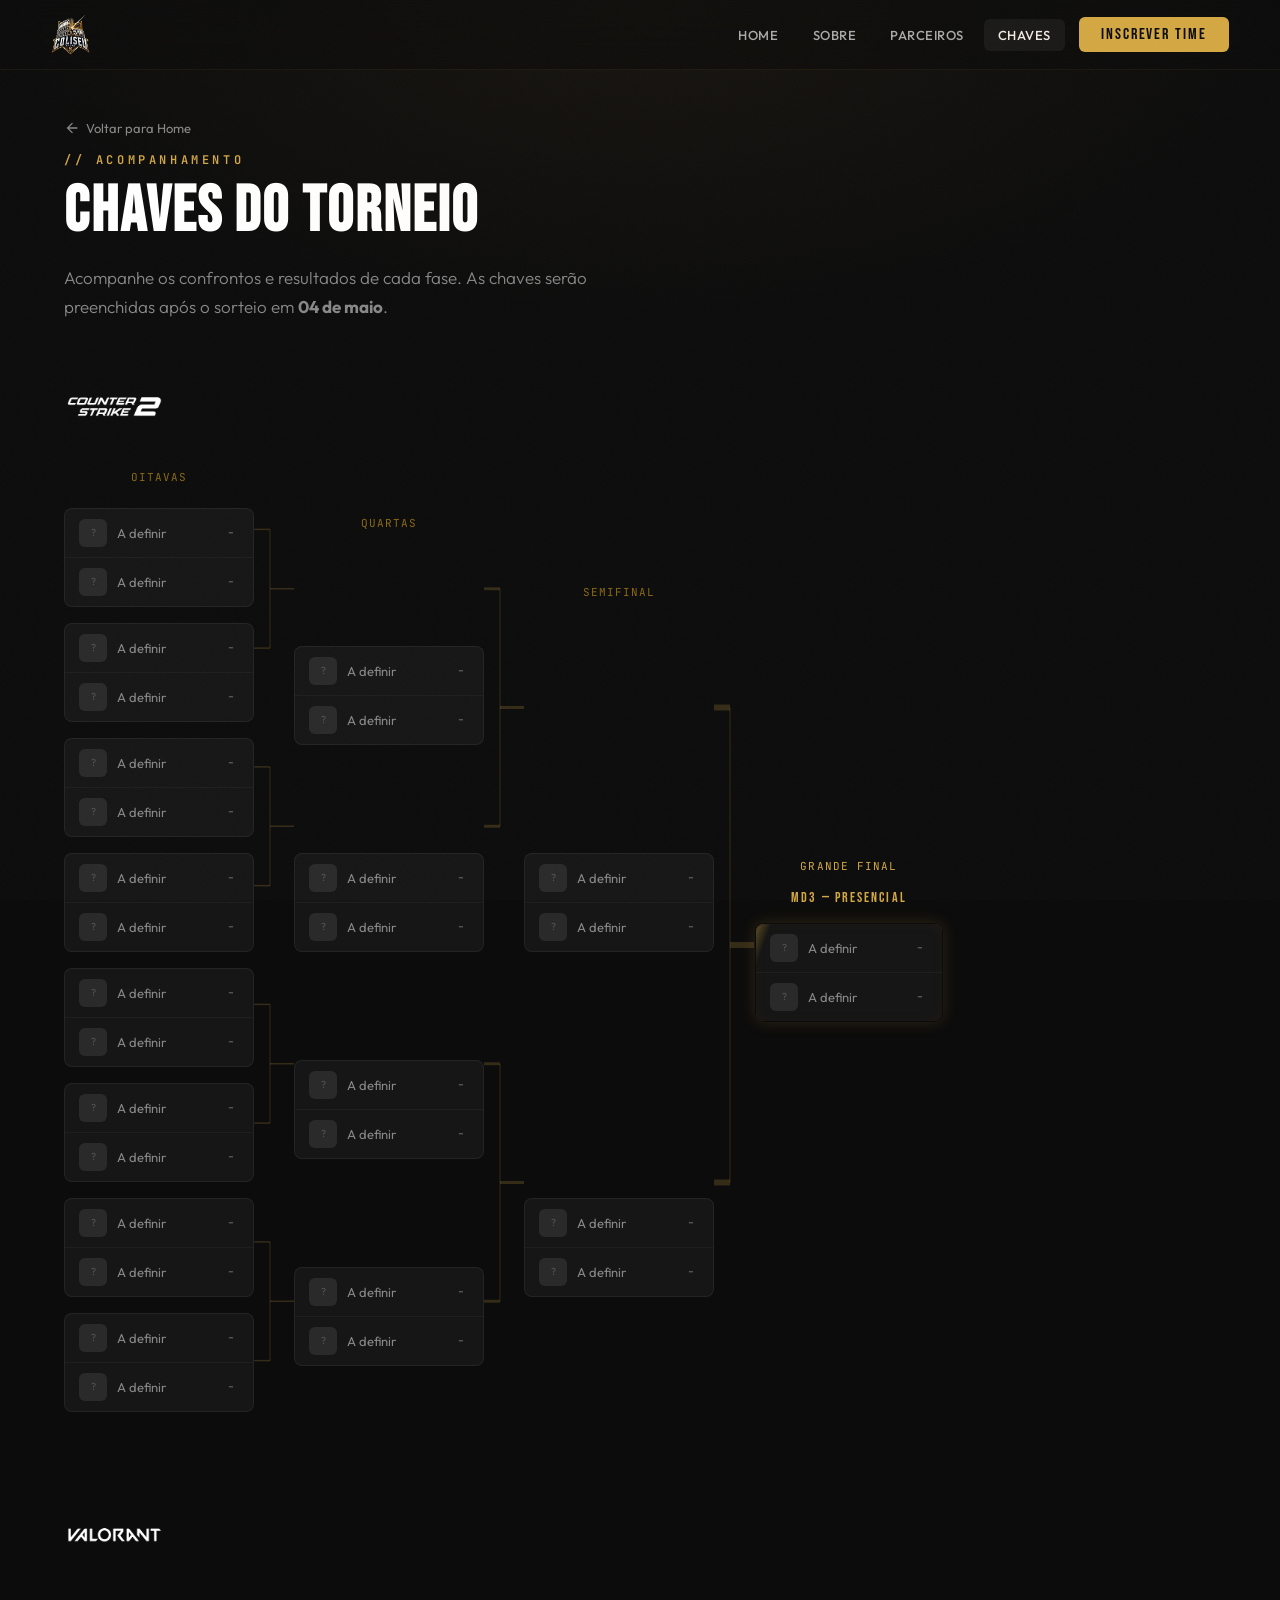
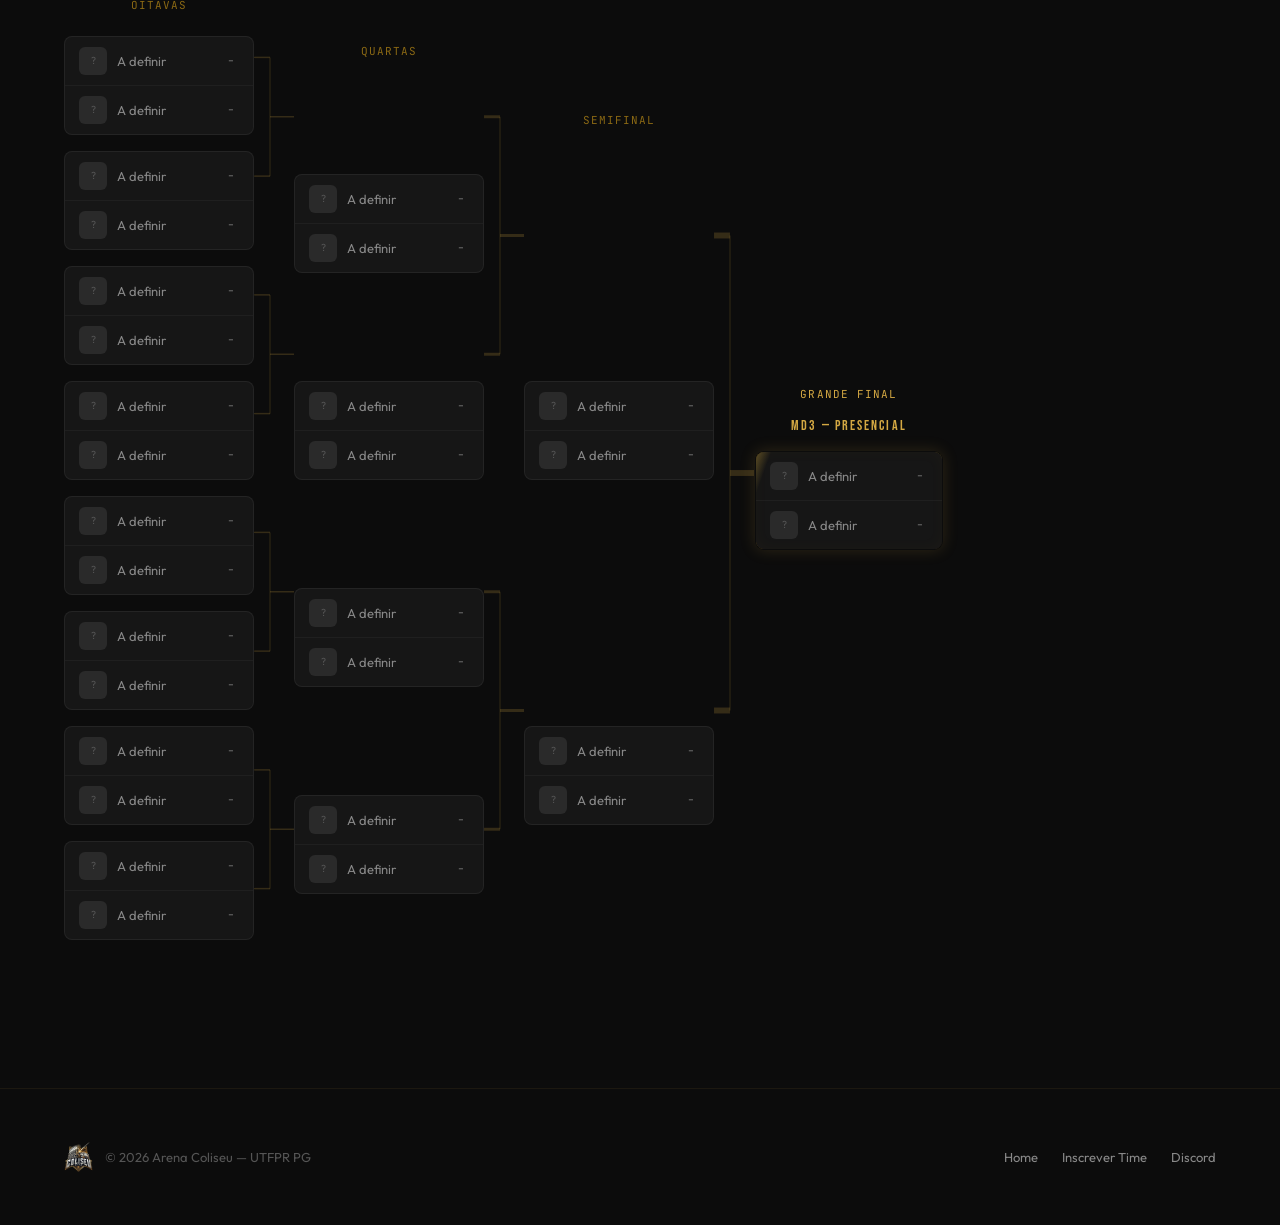
==== chaves.html @ efab4d1c "Add files via upload" ====
<!DOCTYPE html>
<html lang="pt-BR">
<head>
<meta charset="UTF-8">
<meta name="viewport" content="width=device-width, initial-scale=1.0">
<title>Chaves do Torneio — Arena Coliseu</title>
<link rel="stylesheet" href="styles.css">
<style>
/* BRACKET STYLES */
.bracket-section { padding-bottom: 40px; }
.bracket-game { margin-bottom: 80px; }
.bracket-game__header { display: flex; align-items: center; gap: 14px; margin-bottom: 30px; }
.bracket-game__header img { height: 28px; }
.bracket-game__header span { font-family: var(--font-display); font-size: 28px; color: var(--white); letter-spacing: .05em; }

/* Bracket grid - triangle shape */
.bracket-wrapper {
  display: flex; gap: 0; align-items: stretch; overflow-x: auto;
  padding: 20px 0; -webkit-overflow-scrolling: touch;
}
.bracket-round {
  display: flex; flex-direction: column; justify-content: space-around; min-width: 190px; position: relative;
}
.bracket-round__title {
  font-family: var(--font-mono); font-size: 11px; letter-spacing: .1em;
  text-transform: uppercase; color: var(--gold-dim); text-align: center; margin-bottom: 16px;
  position: sticky; top: 0;
}

/* Match card */
.bracket-match {
  background: var(--black-card); border: 1px solid rgba(255,255,255,0.06); border-radius: 8px;
  overflow: hidden; margin: 8px 0; position: relative; transition: border-color .3s;
}
.bracket-match:hover { border-color: rgba(212,168,67,0.2); }
.bracket-team {
  display: flex; align-items: center; gap: 10px; padding: 10px 14px;
  font-size: 13px; color: var(--gray-light); transition: background .2s;
}
.bracket-team + .bracket-team { border-top: 1px solid rgba(255,255,255,0.04); }
.bracket-team__slot {
  width: 28px; height: 28px; border-radius: 6px; background: var(--gray-dark);
  display: flex; align-items: center; justify-content: center; font-size: 10px; color: var(--gray); flex-shrink: 0;
}
.bracket-team__name { flex: 1; }
.bracket-team__score { font-family: var(--font-mono); font-weight: 600; color: var(--gray); min-width: 16px; text-align: center; }
.bracket-team.winner { color: var(--gold); }
.bracket-team.winner .bracket-team__score { color: var(--gold); }

/* Connector lines */
.bracket-connectors {
  display: flex; flex-direction: column; justify-content: space-around; width: 40px; min-width: 40px;
  position: relative;
}
.connector-line {
  position: relative; flex: 1; display: flex; align-items: center;
}
.connector-line::before {
  content: ''; position: absolute; right: 0; width: 20px;
  border: 1px solid rgba(212,168,67,0.15); border-left: none;
}
.connector-line::after {
  content: ''; position: absolute; left: 0; width: 20px; height: 1px;
  background: rgba(212,168,67,0.15);
}

/* SVG connectors */
.bracket-svg-connectors {
  width: 40px; min-width: 40px; position: relative;
}
.bracket-svg-connectors svg { width: 100%; height: 100%; }
.bracket-svg-connectors line, .bracket-svg-connectors path {
  stroke: rgba(212,168,67,0.2); stroke-width: 1; fill: none;
}

/* FINAL MATCH - Glowing border animation */
.bracket-match--final {
  border: 2px solid transparent;
  background-clip: padding-box;
  position: relative;
  border-radius: 10px;
}
.bracket-match--final::before {
  content: ''; position: absolute; inset: -2px; border-radius: 10px; z-index: -1;
  background: conic-gradient(from var(--angle, 0deg), var(--gold-bright), transparent 30%, var(--gold), transparent 60%, var(--gold-deep), transparent 90%);
  animation: rotateBorder 3s linear infinite;
}
.bracket-match--final::after {
  content: ''; position: absolute; inset: 0; border-radius: 8px;
  background: var(--black-card); z-index: -1;
}
@property --angle { syntax: '<angle>'; initial-value: 0deg; inherits: false; }
@keyframes rotateBorder { to { --angle: 360deg; } }

/* Fallback for browsers without @property */
@supports not (background: conic-gradient(from 0deg, red, blue)) {
  .bracket-match--final { border: 2px solid var(--gold); box-shadow: 0 0 20px rgba(212,168,67,0.2); }
  .bracket-match--final::before { display: none; }
}

/* Alternative glow for wider support */
.bracket-match--final {
  box-shadow: 0 0 15px rgba(212,168,67,0.15), inset 0 0 15px rgba(212,168,67,0.03);
  animation: finalGlow 2s ease-in-out infinite alternate;
}
@keyframes finalGlow {
  0% { box-shadow: 0 0 15px rgba(212,168,67,0.15), inset 0 0 15px rgba(212,168,67,0.03); border-color: var(--gold-dim); }
  100% { box-shadow: 0 0 30px rgba(212,168,67,0.3), inset 0 0 20px rgba(212,168,67,0.05); border-color: var(--gold); }
}

/* Sweeping light effect on final match border */
.bracket-match--final .sweep-light {
  position: absolute; inset: -2px; border-radius: 10px; z-index: 1; pointer-events: none; overflow: hidden;
}
.bracket-match--final .sweep-light::before {
  content: ''; position: absolute; width: 40px; height: 200%;
  top: -50%; left: -40px;
  background: linear-gradient(90deg, transparent, rgba(245,197,66,0.4), transparent);
  animation: sweepAround 3s ease-in-out infinite;
  transform: skewX(-20deg);
}
@keyframes sweepAround {
  0% { left: -40px; }
  50% { left: calc(100% + 40px); }
  100% { left: -40px; }
}

/* Final label */
.final-label {
  font-family: var(--font-display); font-size: 14px; letter-spacing: .15em;
  color: var(--gold); text-align: center; margin-bottom: 8px;
  text-transform: uppercase;
}

@media (max-width: 600px) {
  .bracket-round { min-width: 160px; }
  .bracket-team { padding: 8px 10px; font-size: 12px; }
}
</style>
</head>
<body>
<header class="header" id="header">
  <a href="index.html"><img src="assets/img/logo.png" alt="Arena Coliseu" class="header__logo"></a>
  <nav class="nav" id="nav">
    <a href="index.html" class="nav__link" onclick="closeNav()">Home</a>
    <a href="index.html#sobre" class="nav__link" onclick="closeNav()">Sobre</a>
    <a href="index.html#patrocinadores" class="nav__link" onclick="closeNav()">Parceiros</a>
    <a href="chaves.html" class="nav__link active" onclick="closeNav()">Chaves</a>
    <a href="inscricao-time.html" class="nav__cta" onclick="closeNav()">Inscrever Time</a>
  </nav>
  <button class="hamburger" id="hamburger" aria-label="Menu"><span></span><span></span><span></span></button>
</header>

<section class="page-hero">
  <a href="index.html" class="page-hero__back">
    <svg viewBox="0 0 24 24"><path d="M20 11H7.83l5.59-5.59L12 4l-8 8 8 8 1.41-1.41L7.83 13H20v-2z"/></svg>
    Voltar para Home
  </a>
  <div class="section__label">// Acompanhamento</div>
  <h1 class="section__title">Chaves do Torneio</h1>
  <p class="section__desc">Acompanhe os confrontos e resultados de cada fase. As chaves serão preenchidas após o sorteio em <strong>04 de maio</strong>.</p>
</section>

<section class="section bracket-section" style="padding-top:20px;">

  <!-- CS2 -->
  <div class="bracket-game" data-reveal>
    <div class="bracket-game__header">
      <img src="assets/img/logo-counter-strike-2.png" alt="CS2">
    </div>
    <div class="bracket-wrapper" id="cs2Bracket"></div>
  </div>

  <!-- Valorant -->
  <div class="bracket-game" data-reveal data-delay="200">
    <div class="bracket-game__header">
      <img src="assets/img/logo-valorant.png" alt="Valorant">
    </div>
    <div class="bracket-wrapper" id="valBracket"></div>
  </div>

</section>

<footer class="footer">
  <div class="footer__brand"><img src="assets/img/logo.png" alt="Arena Coliseu" class="footer__logo"><span class="footer__copy">&copy; 2026 Arena Coliseu — UTFPR PG</span></div>
  <div class="footer__links"><a href="index.html" class="footer__link">Home</a><a href="inscricao-time.html" class="footer__link">Inscrever Time</a><a href="https://discord.gg/SEU_LINK_AQUI" target="_blank" class="footer__link">Discord</a></div>
</footer>

<script>
const header=document.getElementById('header');window.addEventListener('scroll',()=>{header.classList.toggle('scrolled',window.scrollY>50)});
const hamburger=document.getElementById('hamburger'),nav=document.getElementById('nav');hamburger.addEventListener('click',()=>{hamburger.classList.toggle('active');nav.classList.toggle('open');document.body.style.overflow=nav.classList.contains('open')?'hidden':'';});function closeNav(){hamburger.classList.remove('active');nav.classList.remove('open');document.body.style.overflow='';}
const ro=new IntersectionObserver(e=>{e.forEach(x=>{if(x.isIntersecting){setTimeout(()=>x.target.classList.add('revealed'),+(x.target.dataset.delay||0));ro.unobserve(x.target);}});},{threshold:.1,rootMargin:'0px 0px -20px 0px'});document.querySelectorAll('[data-reveal]').forEach(el=>ro.observe(el));

/* Generate bracket */
function createMatch(t1,s1,t2,s2,isFinal){
  const cls = isFinal ? 'bracket-match bracket-match--final' : 'bracket-match';
  const sweep = isFinal ? '<div class="sweep-light"></div>' : '';
  return `<div class="${cls}" style="position:relative;">
    ${sweep}
    <div class="bracket-team" style="position:relative;z-index:2;"><span class="bracket-team__slot">?</span><span class="bracket-team__name">${t1}</span><span class="bracket-team__score">${s1}</span></div>
    <div class="bracket-team" style="position:relative;z-index:2;"><span class="bracket-team__slot">?</span><span class="bracket-team__name">${t2}</span><span class="bracket-team__score">${s2}</span></div>
  </div>`;
}

function createConnectors(count){
  // SVG-based connectors that link matches to next round
  const h = count * 80; // approximate height
  let svg = `<div class="bracket-svg-connectors"><svg viewBox="0 0 40 ${h}" preserveAspectRatio="none" style="width:40px;height:100%;">`;
  const gap = h / count;
  for(let i = 0; i < count; i += 2){
    const y1 = gap * i + gap/2;
    const y2 = gap * (i+1) + gap/2;
    const midY = (y1 + y2) / 2;
    svg += `<line x1="0" y1="${y1}" x2="20" y2="${y1}" />`;
    svg += `<line x1="0" y1="${y2}" x2="20" y2="${y2}" />`;
    svg += `<line x1="20" y1="${y1}" x2="20" y2="${y2}" />`;
    svg += `<line x1="20" y1="${midY}" x2="40" y2="${midY}" />`;
  }
  svg += '</svg></div>';
  return svg;
}

function buildBracket(containerId){
  const c = document.getElementById(containerId);
  const tbd = 'A definir';
  let html = '';

  // Oitavas (8 matches)
  html += '<div class="bracket-round"><div class="bracket-round__title">Oitavas</div>';
  for(let i=0;i<8;i++) html += createMatch(tbd,'-',tbd,'-',false);
  html += '</div>';

  // Connector oitavas->quartas
  html += '<div class="bracket-svg-connectors" style="width:40px;min-width:40px;display:flex;align-items:stretch;">';
  html += '<svg width="40" height="100%" viewBox="0 0 40 640" preserveAspectRatio="none" style="width:40px;">';
  for(let i=0;i<8;i+=2){
    const y1 = 40 + i*80; const y2 = 40 + (i+1)*80;
    const mid = (y1+y2)/2;
    html += `<line x1="0" y1="${y1}" x2="16" y2="${y1}" stroke="rgba(212,168,67,0.2)" stroke-width="1"/>`;
    html += `<line x1="0" y1="${y2}" x2="16" y2="${y2}" stroke="rgba(212,168,67,0.2)" stroke-width="1"/>`;
    html += `<line x1="16" y1="${y1}" x2="16" y2="${y2}" stroke="rgba(212,168,67,0.2)" stroke-width="1"/>`;
    html += `<line x1="16" y1="${mid}" x2="40" y2="${mid}" stroke="rgba(212,168,67,0.2)" stroke-width="1"/>`;
  }
  html += '</svg></div>';

  // Quartas (4 matches)
  html += '<div class="bracket-round" style="justify-content:space-around;"><div class="bracket-round__title">Quartas</div>';
  for(let i=0;i<4;i++) html += createMatch(tbd,'-',tbd,'-',false);
  html += '</div>';

  // Connector quartas->semi
  html += '<div class="bracket-svg-connectors" style="width:40px;min-width:40px;display:flex;align-items:stretch;">';
  html += '<svg width="40" height="100%" viewBox="0 0 40 320" preserveAspectRatio="none" style="width:40px;">';
  for(let i=0;i<4;i+=2){
    const y1 = 40 + i*80; const y2 = 40 + (i+1)*80; const mid = (y1+y2)/2;
    html += `<line x1="0" y1="${y1}" x2="16" y2="${y1}" stroke="rgba(212,168,67,0.2)" stroke-width="1"/>`;
    html += `<line x1="0" y1="${y2}" x2="16" y2="${y2}" stroke="rgba(212,168,67,0.2)" stroke-width="1"/>`;
    html += `<line x1="16" y1="${y1}" x2="16" y2="${y2}" stroke="rgba(212,168,67,0.2)" stroke-width="1"/>`;
    html += `<line x1="16" y1="${mid}" x2="40" y2="${mid}" stroke="rgba(212,168,67,0.2)" stroke-width="1"/>`;
  }
  html += '</svg></div>';

  // Semi (2 matches)
  html += '<div class="bracket-round" style="justify-content:space-around;"><div class="bracket-round__title">Semifinal</div>';
  for(let i=0;i<2;i++) html += createMatch(tbd,'-',tbd,'-',false);
  html += '</div>';

  // Connector semi->final
  html += '<div class="bracket-svg-connectors" style="width:40px;min-width:40px;display:flex;align-items:stretch;">';
  html += '<svg width="40" height="100%" viewBox="0 0 40 160" preserveAspectRatio="none" style="width:40px;">';
  html += '<line x1="0" y1="40" x2="16" y2="40" stroke="rgba(212,168,67,0.2)" stroke-width="1"/>';
  html += '<line x1="0" y1="120" x2="16" y2="120" stroke="rgba(212,168,67,0.2)" stroke-width="1"/>';
  html += '<line x1="16" y1="40" x2="16" y2="120" stroke="rgba(212,168,67,0.2)" stroke-width="1"/>';
  html += '<line x1="16" y1="80" x2="40" y2="80" stroke="rgba(212,168,67,0.2)" stroke-width="1"/>';
  html += '</svg></div>';

  // Final (1 match - with glow)
  html += '<div class="bracket-round" style="justify-content:center;"><div class="bracket-round__title" style="color:var(--gold);">Grande Final</div>';
  html += '<div class="final-label">MD3 — Presencial</div>';
  html += createMatch(tbd,'-',tbd,'-',true);
  html += '</div>';

  c.innerHTML = html;
}

buildBracket('cs2Bracket');
buildBracket('valBracket');
</script>
</body>
</html>
---- styles.css ----
/* ============================================
   ARENA COLISEU - SHARED STYLES
   ============================================ */
@import url('https://fonts.googleapis.com/css2?family=Bebas+Neue&family=Outfit:wght@300;400;500;600;700&family=JetBrains+Mono:wght@400;600&display=swap');

:root {
  --gold: #D4A843;
  --gold-bright: #F5C542;
  --gold-deep: #C8962E;
  --gold-dim: #8B6914;
  --black: #0C0C0C;
  --black-light: #111111;
  --black-card: #161616;
  --black-elevated: #1A1A1A;
  --gray-dark: #2A2A2A;
  --gray: #555;
  --gray-light: #888;
  --gray-muted: #aaa;
  --white: #F0ECE3;
  --white-pure: #fff;
  --red-error: #E74C3C;
  --green-ok: #2ECC71;
  --discord: #5865F2;
  --font-display: 'Bebas Neue', sans-serif;
  --font-body: 'Outfit', sans-serif;
  --font-mono: 'JetBrains Mono', monospace;
  --ease-out-expo: cubic-bezier(0.16, 1, 0.3, 1);
  --ease-out-back: cubic-bezier(0.34, 1.56, 0.64, 1);
  --header-h: 70px;
}
*, *::before, *::after { box-sizing: border-box; margin: 0; padding: 0; }
html { scroll-behavior: smooth; scrollbar-width: thin; scrollbar-color: var(--gold-dim) var(--black); }
body { font-family: var(--font-body); background: var(--black); color: var(--white); overflow-x: hidden; -webkit-font-smoothing: antialiased; }
::-webkit-scrollbar { width: 8px; }
::-webkit-scrollbar-track { background: var(--black); }
::-webkit-scrollbar-thumb { background: var(--gold-dim); border-radius: 4px; }
::selection { background: var(--gold); color: var(--black); }
img { display: block; max-width: 100%; }
a { color: inherit; text-decoration: none; }
button { font-family: inherit; cursor: pointer; border: none; }
input, textarea, select { font-family: inherit; }

/* Grain */
body::before {
  content: ''; position: fixed; inset: 0; z-index: 9999; pointer-events: none; opacity: 0.03;
  background-image: url("data:image/svg+xml,%3Csvg viewBox='0 0 256 256' xmlns='http://www.w3.org/2000/svg'%3E%3Cfilter id='n'%3E%3CfeTurbulence type='fractalNoise' baseFrequency='0.9' numOctaves='4' stitchTiles='stitch'/%3E%3C/filter%3E%3Crect width='100%25' height='100%25' filter='url(%23n)'/%3E%3C/svg%3E");
  background-repeat: repeat; background-size: 200px;
}

/* Reveal animations */
[data-reveal] { opacity: 0; transform: translateY(40px); transition: opacity 0.8s var(--ease-out-expo), transform 0.8s var(--ease-out-expo); }
[data-reveal].revealed { opacity: 1; transform: translateY(0); }
[data-reveal="left"] { transform: translateX(-50px); }
[data-reveal="left"].revealed { transform: translateX(0); }
[data-reveal="right"] { transform: translateX(50px); }
[data-reveal="right"].revealed { transform: translateX(0); }
[data-reveal="scale"] { transform: scale(0.9); }
[data-reveal="scale"].revealed { transform: scale(1); }

/* ---- HEADER ---- */
.header {
  position: fixed; top: 0; left: 0; right: 0; z-index: 1000; height: var(--header-h);
  display: flex; align-items: center; justify-content: space-between;
  padding: 0 clamp(20px, 4vw, 60px);
  background: rgba(12,12,12,0.6); backdrop-filter: blur(20px) saturate(1.5);
  border-bottom: 1px solid rgba(212,168,67,0.08);
  transition: background 0.4s, box-shadow 0.4s;
}
.header.scrolled { background: rgba(12,12,12,0.92); box-shadow: 0 4px 30px rgba(0,0,0,0.5); }
.header__logo { height: 48px; transition: transform 0.3s var(--ease-out-back); }
.header__logo:hover { transform: scale(1.06); }
.nav { display: flex; align-items: center; gap: 6px; }
.nav__link {
  font-size: 13px; font-weight: 500; letter-spacing: 0.04em; text-transform: uppercase;
  color: var(--gray-muted); padding: 8px 14px; border-radius: 6px; transition: color 0.25s, background 0.25s;
}
.nav__link:hover, .nav__link.active { color: var(--white); background: rgba(255,255,255,0.05); }
.nav__cta {
  font-family: var(--font-display); font-size: 16px; letter-spacing: 0.12em;
  color: var(--black); background: var(--gold); padding: 8px 22px; border-radius: 6px;
  margin-left: 8px; transition: background 0.25s, transform 0.25s, box-shadow 0.25s;
}
.nav__cta:hover { background: var(--gold-bright); transform: translateY(-1px); box-shadow: 0 4px 20px rgba(212,168,67,0.3); }
.hamburger { display: none; background: none; border: none; width: 32px; height: 24px; position: relative; z-index: 1001; }
.hamburger span { display: block; width: 100%; height: 2px; background: var(--gold); position: absolute; left: 0; transition: 0.3s var(--ease-out-expo); }
.hamburger span:nth-child(1) { top: 0; }
.hamburger span:nth-child(2) { top: 50%; transform: translateY(-50%); }
.hamburger span:nth-child(3) { bottom: 0; }
.hamburger.active span:nth-child(1) { top: 50%; transform: translateY(-50%) rotate(45deg); }
.hamburger.active span:nth-child(2) { opacity: 0; }
.hamburger.active span:nth-child(3) { bottom: 50%; transform: translateY(50%) rotate(-45deg); }
@media (max-width: 900px) {
  .hamburger { display: block; }
  .nav { position: fixed; inset: 0; background: rgba(12,12,12,0.97); backdrop-filter: blur(20px); flex-direction: column; justify-content: center; gap: 12px; opacity: 0; pointer-events: none; transition: opacity 0.4s; }
  .nav.open { opacity: 1; pointer-events: all; }
  .nav__link { font-size: 18px; padding: 12px 24px; }
  .nav__cta { font-size: 22px; padding: 14px 36px; margin: 12px 0 0; }
}

/* ---- BUTTONS ---- */
.btn {
  display: inline-flex; align-items: center; gap: 8px; font-family: var(--font-display);
  font-size: 18px; letter-spacing: 0.1em; padding: 14px 36px; border-radius: 8px;
  transition: all 0.3s var(--ease-out-expo); position: relative; overflow: hidden;
}
.btn--primary { color: var(--black); background: linear-gradient(135deg, var(--gold-bright), var(--gold)); box-shadow: 0 4px 20px rgba(212,168,67,0.2); }
.btn--primary:hover { box-shadow: 0 8px 40px rgba(212,168,67,0.35); transform: translateY(-2px); }
.btn--outline { color: var(--gold); background: transparent; border: 1px solid rgba(212,168,67,0.3); }
.btn--outline:hover { background: rgba(212,168,67,0.08); border-color: var(--gold); transform: translateY(-2px); }
.btn--discord { color: #fff; background: var(--discord); }
.btn--discord:hover { background: #4752c4; transform: translateY(-2px); box-shadow: 0 4px 20px rgba(88,101,242,0.3); }
.btn--small { font-size: 14px; padding: 10px 20px; }
.btn--ghost { color: var(--gray-light); background: transparent; border: 1px solid rgba(255,255,255,0.1); }
.btn--ghost:hover { color: var(--white); border-color: rgba(255,255,255,0.2); background: rgba(255,255,255,0.03); }

/* ---- SECTIONS ---- */
.section { padding: clamp(60px, 10vw, 120px) clamp(20px, 5vw, 80px); position: relative; }
.section--alt { background: var(--black-light); border-top: 1px solid rgba(212,168,67,0.06); border-bottom: 1px solid rgba(212,168,67,0.06); }
.section__label { font-family: var(--font-mono); font-size: 12px; font-weight: 600; letter-spacing: 0.3em; text-transform: uppercase; color: var(--gold); margin-bottom: 12px; }
.section__title { font-family: var(--font-display); font-size: clamp(36px, 6vw, 64px); letter-spacing: 0.03em; line-height: 1; color: var(--white-pure); margin-bottom: 20px; }
.section__desc { font-size: clamp(15px, 1.8vw, 17px); color: var(--gray-light); max-width: 600px; line-height: 1.7; font-weight: 300; }
.gold-line { width: 60px; height: 2px; background: linear-gradient(90deg, var(--gold), transparent); margin: 16px 0; }

/* ---- FORMS ---- */
.form__group { margin-bottom: 18px; }
.form__label { display: block; font-size: 13px; font-weight: 600; letter-spacing: 0.05em; text-transform: uppercase; color: var(--gray-light); margin-bottom: 8px; }
.form__label--required::after { content: ' *'; color: var(--gold); }
.form__input, .form__textarea { width: 100%; padding: 14px 16px; background: var(--black-card); border: 1px solid rgba(255,255,255,0.08); border-radius: 8px; color: var(--white); font-size: 15px; transition: border-color 0.3s, box-shadow 0.3s; outline: none; }
.form__input:focus, .form__textarea:focus { border-color: var(--gold); box-shadow: 0 0 0 3px rgba(212,168,67,0.1); }
.form__input::placeholder { color: var(--gray); }
.form__textarea { resize: vertical; min-height: 100px; }
.form__row { display: grid; grid-template-columns: 1fr 1fr; gap: 16px; }
@media (max-width: 600px) { .form__row { grid-template-columns: 1fr; } }

/* Custom select */
.custom-select { position: relative; }
.custom-select__trigger {
  width: 100%; padding: 14px 16px; padding-right: 44px;
  background: var(--black-card); border: 1px solid rgba(255,255,255,0.08); border-radius: 8px;
  color: var(--white); font-size: 15px; cursor: pointer; transition: border-color 0.3s, box-shadow 0.3s;
  user-select: none; position: relative;
}
.custom-select__trigger::after { content: ''; position: absolute; right: 16px; top: 50%; transform: translateY(-50%); border: 5px solid transparent; border-top-color: var(--gold); }
.custom-select__trigger.placeholder { color: var(--gray); }
.custom-select__trigger:focus, .custom-select__trigger.open { border-color: var(--gold); box-shadow: 0 0 0 3px rgba(212,168,67,0.1); }
.custom-select__dropdown {
  position: absolute; top: calc(100% + 4px); left: 0; right: 0; z-index: 50;
  background: var(--black-elevated); border: 1px solid rgba(212,168,67,0.2); border-radius: 8px;
  overflow: hidden; display: none; box-shadow: 0 12px 40px rgba(0,0,0,0.5);
}
.custom-select__dropdown.open { display: block; }
.custom-select__option { padding: 14px 16px; font-size: 15px; color: var(--gray-light); cursor: pointer; transition: background 0.2s, color 0.2s; display: flex; align-items: center; gap: 10px; }
.custom-select__option:hover { background: rgba(212,168,67,0.1); color: var(--gold); }
.custom-select__option.selected { color: var(--gold); background: rgba(212,168,67,0.05); }
.custom-select__option img { height: 18px; }

/* File upload */
.form__file-upload {
  display: flex; flex-direction: column; align-items: center; justify-content: center;
  width: 100%; min-height: 120px; padding: 30px 20px;
  border: 2px dashed rgba(212,168,67,0.25); border-radius: 12px;
  cursor: pointer; transition: border-color 0.3s, background 0.3s; text-align: center; position: relative;
}
.form__file-upload:hover { border-color: var(--gold); background: rgba(212,168,67,0.03); }
.form__file-upload input[type="file"] { position: absolute; inset: 0; opacity: 0; cursor: pointer; }
.form__file-upload__text { font-size: 14px; color: var(--gray-light); }
.form__file-upload__text strong { color: var(--gold); }
.form__file-upload.has-file { border-color: var(--green-ok); border-style: solid; }

/* Success */
.form__success { display: none; text-align: center; padding: 60px 20px; }
.form__success.show { display: block; }
.form__success h3 { font-family: var(--font-display); font-size: 36px; color: var(--gold); margin: 16px 0 10px; }
.form__success p { font-size: 16px; color: var(--gray-light); max-width: 400px; margin: 0 auto; }

/* Info box */
.info-box {
  display: flex; align-items: flex-start; gap: 16px;
  padding: 18px 20px; border-radius: 12px; margin: 20px 0; font-size: 14px;
}
.info-box--gold { background: rgba(212,168,67,0.08); border: 1px solid rgba(212,168,67,0.2); color: var(--gold); }
.info-box--discord { background: rgba(88,101,242,0.08); border: 1px solid rgba(88,101,242,0.2); color: #8b96f0; }
.info-box--food { background: rgba(46,204,113,0.08); border: 1px solid rgba(46,204,113,0.2); color: #7dcea0; }
.info-box svg, .info-box .icon { width: 24px; height: 24px; flex-shrink: 0; margin-top: 2px; }
.info-box strong { color: var(--white); }

/* Icon helper */
.icon { display: inline-flex; align-items: center; justify-content: center; }
.icon svg { width: 1em; height: 1em; fill: currentColor; }

/* Wizard */
.wizard-steps { display: flex; align-items: center; gap: 0; margin: 30px 0 24px; flex-wrap: wrap; }
.wizard-step { display: flex; align-items: center; gap: 8px; padding: 8px 12px; font-size: 13px; font-weight: 500; color: var(--gray); transition: color 0.3s; }
.wizard-step.active { color: var(--gold); }
.wizard-step.done { color: var(--green-ok); }
.wizard-step__num {
  width: 28px; height: 28px; border-radius: 50%; display: flex; align-items: center; justify-content: center;
  font-family: var(--font-display); font-size: 14px; border: 2px solid var(--gray-dark); transition: all 0.3s;
}
.wizard-step.active .wizard-step__num { border-color: var(--gold); background: var(--gold); color: var(--black); }
.wizard-step.done .wizard-step__num { border-color: var(--green-ok); background: var(--green-ok); color: var(--black); }
.wizard-step__line { width: 16px; height: 2px; background: var(--gray-dark); flex-shrink: 0; }
.wizard-step__line.done { background: var(--green-ok); }
.wizard-page { display: none; }
.wizard-page.active { display: block; }
.wizard-nav { display: flex; gap: 12px; margin-top: 24px; }
.wizard-nav .btn { flex: 1; justify-content: center; }
@media (max-width: 600px) { .wizard-step { padding: 6px 6px; font-size: 11px; } .wizard-step__label { display: none; } }

/* Player header */
.player-header { display: flex; align-items: center; gap: 12px; margin-bottom: 20px; }
.player-header__badge { width: 40px; height: 40px; border-radius: 50%; display: flex; align-items: center; justify-content: center; font-family: var(--font-display); font-size: 18px; }
.player-header__badge--captain { background: var(--gold); color: var(--black); }
.player-header__badge--player { background: var(--gray-dark); color: var(--gray-light); }
.player-header__info h4 { font-size: 16px; color: var(--white); font-weight: 600; }
.player-header__info small { font-size: 12px; color: var(--gold); }

/* ---- SPONSORS CAROUSEL ---- */
.sponsors-carousel { margin-top: 50px; overflow: hidden; position: relative; }
.sponsors-carousel::before, .sponsors-carousel::after { content: ''; position: absolute; top: 0; bottom: 0; width: 80px; z-index: 2; pointer-events: none; }
.sponsors-carousel::before { left: 0; background: linear-gradient(to right, var(--black), transparent); }
.sponsors-carousel::after { right: 0; background: linear-gradient(to left, var(--black), transparent); }
.section--alt .sponsors-carousel::before { background: linear-gradient(to right, var(--black-light), transparent); }
.section--alt .sponsors-carousel::after { background: linear-gradient(to left, var(--black-light), transparent); }
.sponsors-track { display: flex; gap: 50px; align-items: center; animation: scrollCarousel 25s linear infinite; width: max-content; }
.sponsors-track:hover { animation-play-state: paused; }
@keyframes scrollCarousel { 0% { transform: translateX(0); } 100% { transform: translateX(-50%); } }
.sponsor-logo-img { height: 60px; opacity: 0.55; filter: grayscale(0.3) brightness(1.5); transition: opacity 0.3s, filter 0.3s, transform 0.3s; flex-shrink: 0; }
.sponsor-logo-img:hover { opacity: 1; filter: grayscale(0) brightness(1); transform: scale(1.08); }

/* ---- FOOTER ---- */
.footer {
  padding: 50px clamp(20px, 5vw, 80px); border-top: 1px solid rgba(212,168,67,0.08);
  display: flex; justify-content: space-between; align-items: center; flex-wrap: wrap; gap: 20px;
}
.footer__brand { display: flex; align-items: center; gap: 12px; }
.footer__logo { height: 36px; }
.footer__copy { font-size: 13px; color: var(--gray); }
.footer__links { display: flex; gap: 24px; }
.footer__link { font-size: 13px; color: var(--gray-light); transition: color 0.25s; }
.footer__link:hover { color: var(--gold); }

/* ---- PAGE HEADER (for sub-pages) ---- */
.page-hero {
  padding: calc(var(--header-h) + 50px) clamp(20px, 5vw, 80px) 50px;
  position: relative;
}
.page-hero::before {
  content: ''; position: absolute; top: 0; left: 50%; transform: translateX(-50%);
  width: 120%; height: 100%; background: radial-gradient(ellipse at center top, rgba(212,168,67,0.06) 0%, transparent 60%); pointer-events: none;
}
.page-hero__back {
  display: inline-flex; align-items: center; gap: 6px; font-size: 13px; color: var(--gray-light);
  margin-bottom: 16px; transition: color 0.25s;
}
.page-hero__back:hover { color: var(--gold); }
.page-hero__back svg { width: 16px; height: 16px; fill: currentColor; }

@media (max-width: 500px) {
  .section__title { font-size: 32px; }
  .btn { padding: 12px 24px; font-size: 16px; }
}
</style>
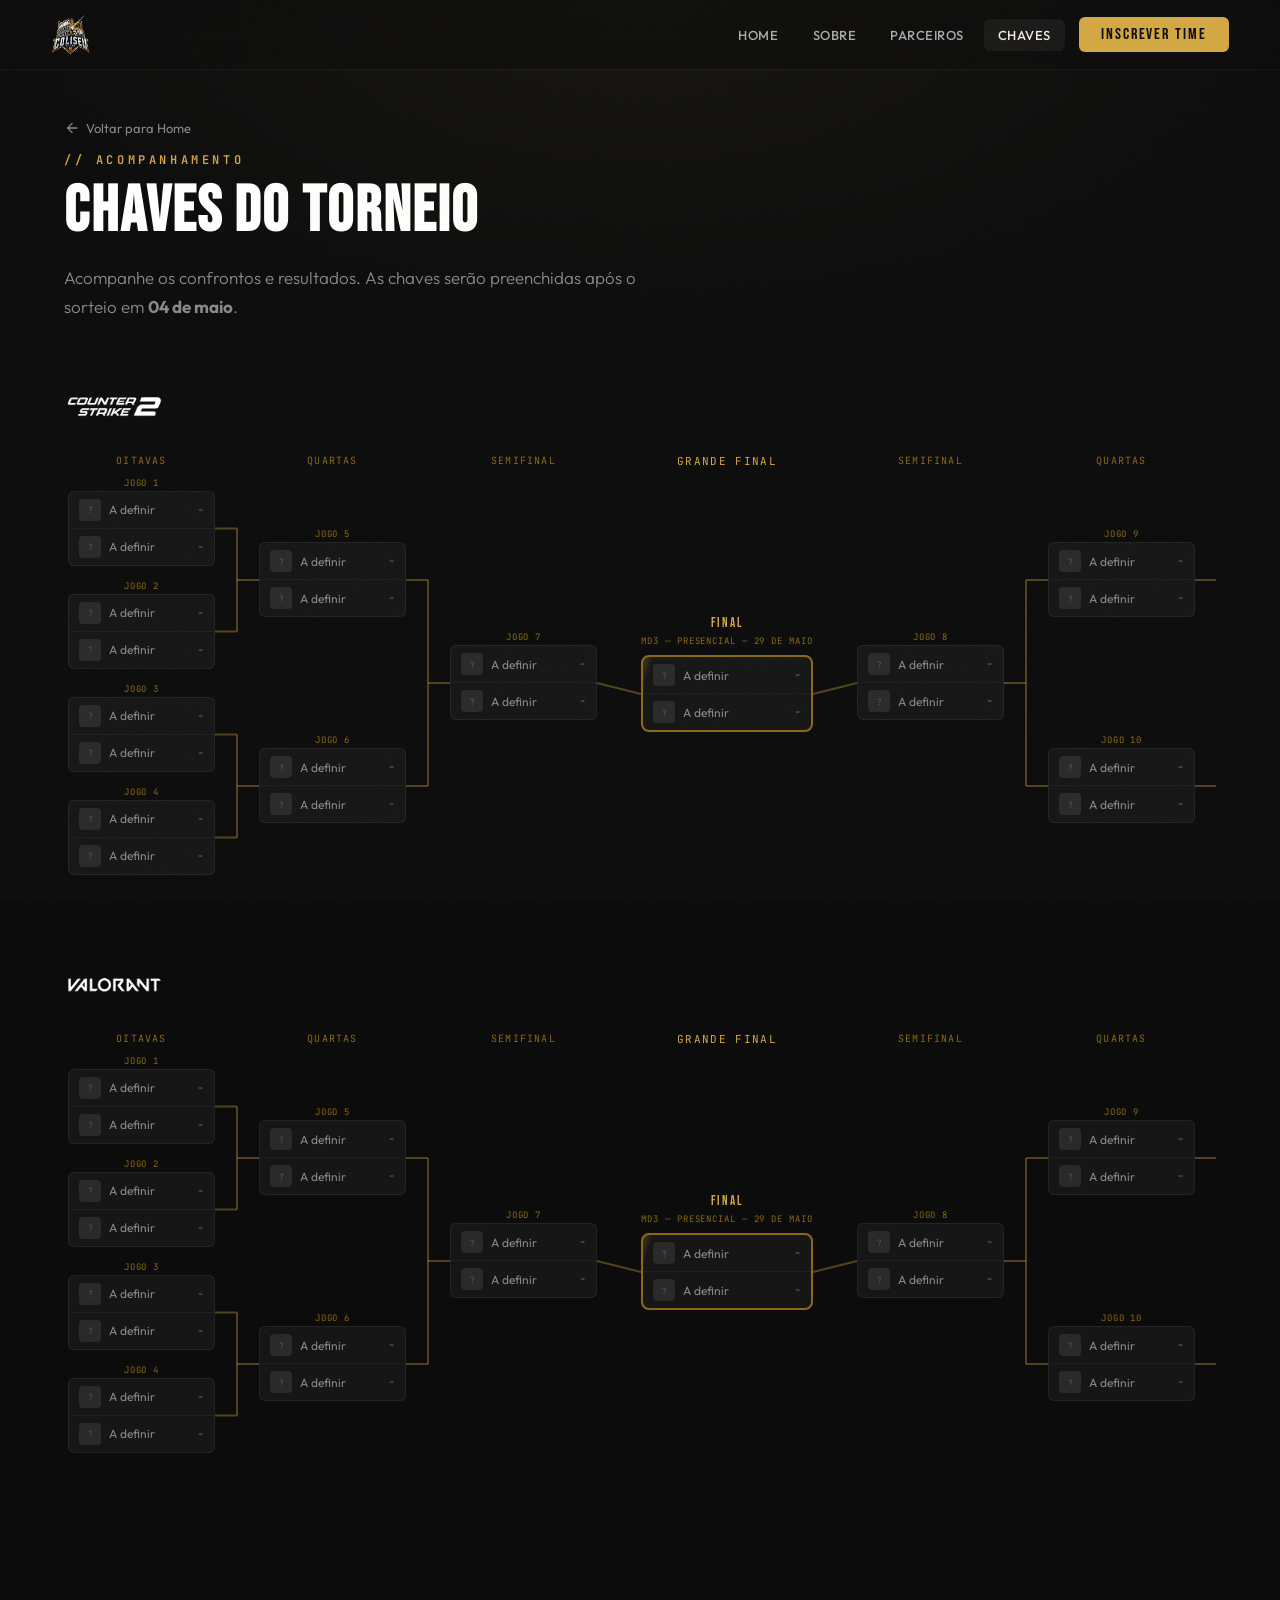
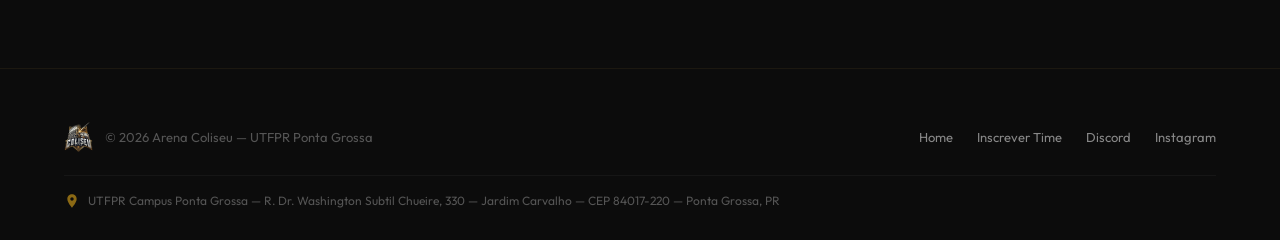
==== commit af5cecfb: "Add files via upload" ====
--- a/chaves.html
+++ b/chaves.html
@@ -6,135 +6,87 @@
 <title>Chaves do Torneio — Arena Coliseu</title>
 <link rel="stylesheet" href="styles.css">
 <style>
-/* BRACKET STYLES */
-.bracket-section { padding-bottom: 40px; }
-.bracket-game { margin-bottom: 80px; }
-.bracket-game__header { display: flex; align-items: center; gap: 14px; margin-bottom: 30px; }
+.bracket-game { margin-bottom: 70px; position: relative; }
+.bracket-game__header { display: flex; align-items: center; gap: 14px; margin-bottom: 24px; }
 .bracket-game__header img { height: 28px; }
-.bracket-game__header span { font-family: var(--font-display); font-size: 28px; color: var(--white); letter-spacing: .05em; }
-
-/* Bracket grid - triangle shape */
-.bracket-wrapper {
-  display: flex; gap: 0; align-items: stretch; overflow-x: auto;
-  padding: 20px 0; -webkit-overflow-scrolling: touch;
-}
-.bracket-round {
-  display: flex; flex-direction: column; justify-content: space-around; min-width: 190px; position: relative;
-}
-.bracket-round__title {
-  font-family: var(--font-mono); font-size: 11px; letter-spacing: .1em;
-  text-transform: uppercase; color: var(--gold-dim); text-align: center; margin-bottom: 16px;
-  position: sticky; top: 0;
-}
-
-/* Match card */
-.bracket-match {
-  background: var(--black-card); border: 1px solid rgba(255,255,255,0.06); border-radius: 8px;
-  overflow: hidden; margin: 8px 0; position: relative; transition: border-color .3s;
-}
-.bracket-match:hover { border-color: rgba(212,168,67,0.2); }
-.bracket-team {
-  display: flex; align-items: center; gap: 10px; padding: 10px 14px;
-  font-size: 13px; color: var(--gray-light); transition: background .2s;
-}
-.bracket-team + .bracket-team { border-top: 1px solid rgba(255,255,255,0.04); }
-.bracket-team__slot {
-  width: 28px; height: 28px; border-radius: 6px; background: var(--gray-dark);
-  display: flex; align-items: center; justify-content: center; font-size: 10px; color: var(--gray); flex-shrink: 0;
-}
-.bracket-team__name { flex: 1; }
-.bracket-team__score { font-family: var(--font-mono); font-weight: 600; color: var(--gray); min-width: 16px; text-align: center; }
-.bracket-team.winner { color: var(--gold); }
-.bracket-team.winner .bracket-team__score { color: var(--gold); }
-
-/* Connector lines */
-.bracket-connectors {
-  display: flex; flex-direction: column; justify-content: space-around; width: 40px; min-width: 40px;
-  position: relative;
-}
-.connector-line {
-  position: relative; flex: 1; display: flex; align-items: center;
-}
-.connector-line::before {
-  content: ''; position: absolute; right: 0; width: 20px;
-  border: 1px solid rgba(212,168,67,0.15); border-left: none;
-}
-.connector-line::after {
-  content: ''; position: absolute; left: 0; width: 20px; height: 1px;
-  background: rgba(212,168,67,0.15);
-}
-
-/* SVG connectors */
-.bracket-svg-connectors {
-  width: 40px; min-width: 40px; position: relative;
-}
-.bracket-svg-connectors svg { width: 100%; height: 100%; }
-.bracket-svg-connectors line, .bracket-svg-connectors path {
-  stroke: rgba(212,168,67,0.2); stroke-width: 1; fill: none;
-}
-
-/* FINAL MATCH - Glowing border animation */
-.bracket-match--final {
-  border: 2px solid transparent;
-  background-clip: padding-box;
-  position: relative;
-  border-radius: 10px;
-}
-.bracket-match--final::before {
-  content: ''; position: absolute; inset: -2px; border-radius: 10px; z-index: -1;
-  background: conic-gradient(from var(--angle, 0deg), var(--gold-bright), transparent 30%, var(--gold), transparent 60%, var(--gold-deep), transparent 90%);
-  animation: rotateBorder 3s linear infinite;
-}
-.bracket-match--final::after {
-  content: ''; position: absolute; inset: 0; border-radius: 8px;
-  background: var(--black-card); z-index: -1;
-}
-@property --angle { syntax: '<angle>'; initial-value: 0deg; inherits: false; }
-@keyframes rotateBorder { to { --angle: 360deg; } }
-
-/* Fallback for browsers without @property */
-@supports not (background: conic-gradient(from 0deg, red, blue)) {
-  .bracket-match--final { border: 2px solid var(--gold); box-shadow: 0 0 20px rgba(212,168,67,0.2); }
-  .bracket-match--final::before { display: none; }
-}
-
-/* Alternative glow for wider support */
-.bracket-match--final {
-  box-shadow: 0 0 15px rgba(212,168,67,0.15), inset 0 0 15px rgba(212,168,67,0.03);
+
+.bwrap { overflow-x: auto; padding: 10px 0 20px; position: relative; }
+
+.btable { border-collapse: collapse; }
+.btable td { padding: 0; vertical-align: middle; }
+
+.bhead {
+  font-family: var(--font-mono); font-size: 10px; letter-spacing: .12em;
+  text-transform: uppercase; color: var(--gold-dim); text-align: center;
+  padding: 0 4px 10px; white-space: nowrap;
+}
+.bhead--final { color: var(--gold); font-size: 11px; }
+
+td.bmcell { padding: 5px 4px; width: 155px; min-width: 155px; }
+td.spacer { width: 36px; min-width: 36px; }
+
+.bmatch {
+  background: var(--black-card); border: 1px solid rgba(255,255,255,0.06);
+  border-radius: 6px; transition: border-color .3s;
+}
+.bmatch:hover { border-color: rgba(212,168,67,0.25); }
+.bteam {
+  display: flex; align-items: center; gap: 8px;
+  padding: 7px 10px; font-size: 12px; color: var(--gray-light);
+}
+.bteam + .bteam { border-top: 1px solid rgba(255,255,255,0.04); }
+.bteam__slot {
+  width: 22px; height: 22px; border-radius: 4px; background: var(--gray-dark);
+  display: flex; align-items: center; justify-content: center;
+  font-size: 9px; color: var(--gray); flex-shrink: 0;
+}
+.bteam__name { flex: 1; white-space: nowrap; overflow: hidden; text-overflow: ellipsis; }
+.bteam__score { font-family: var(--font-mono); font-weight: 600; color: var(--gray); }
+
+/* Lines SVG overlay */
+.bracket-lines {
+  position: absolute; top: 0; left: 0;
+  pointer-events: none; z-index: 0;
+}
+.bracket-lines line {
+  stroke: rgba(212,168,67,0.35);
+  stroke-width: 2;
+}
+
+/* Final */
+.final-label {
+  font-family: var(--font-display); font-size: 13px; letter-spacing: .15em;
+  color: var(--gold); text-align: center; margin-bottom: 4px; text-transform: uppercase;
+}
+.final-sub {
+  font-family: var(--font-mono); font-size: 9px; letter-spacing: .1em;
+  text-transform: uppercase; color: var(--gold-dim); text-align: center; margin-bottom: 8px;
+}
+.bmatch--final {
+  border: 2px solid var(--gold-dim); border-radius: 8px;
+  position: relative; overflow: hidden;
   animation: finalGlow 2s ease-in-out infinite alternate;
 }
 @keyframes finalGlow {
-  0% { box-shadow: 0 0 15px rgba(212,168,67,0.15), inset 0 0 15px rgba(212,168,67,0.03); border-color: var(--gold-dim); }
-  100% { box-shadow: 0 0 30px rgba(212,168,67,0.3), inset 0 0 20px rgba(212,168,67,0.05); border-color: var(--gold); }
-}
-
-/* Sweeping light effect on final match border */
-.bracket-match--final .sweep-light {
-  position: absolute; inset: -2px; border-radius: 10px; z-index: 1; pointer-events: none; overflow: hidden;
-}
-.bracket-match--final .sweep-light::before {
+  0% { box-shadow: 0 0 15px rgba(212,168,67,0.15); border-color: var(--gold-dim); }
+  100% { box-shadow: 0 0 30px rgba(212,168,67,0.35); border-color: var(--gold); }
+}
+.bmatch--final .sweep {
+  position: absolute; inset: -2px; border-radius: 10px;
+  z-index: 1; pointer-events: none; overflow: hidden;
+}
+.bmatch--final .sweep::before {
   content: ''; position: absolute; width: 40px; height: 200%;
   top: -50%; left: -40px;
-  background: linear-gradient(90deg, transparent, rgba(245,197,66,0.4), transparent);
-  animation: sweepAround 3s ease-in-out infinite;
-  transform: skewX(-20deg);
-}
-@keyframes sweepAround {
-  0% { left: -40px; }
-  50% { left: calc(100% + 40px); }
-  100% { left: -40px; }
-}
-
-/* Final label */
-.final-label {
-  font-family: var(--font-display); font-size: 14px; letter-spacing: .15em;
-  color: var(--gold); text-align: center; margin-bottom: 8px;
-  text-transform: uppercase;
-}
-
-@media (max-width: 600px) {
-  .bracket-round { min-width: 160px; }
-  .bracket-team { padding: 8px 10px; font-size: 12px; }
+  background: linear-gradient(90deg, transparent, rgba(245,197,66,0.35), transparent);
+  animation: sweepAround 3s ease-in-out infinite; transform: skewX(-20deg);
+}
+@keyframes sweepAround { 0%{left:-40px} 50%{left:calc(100% + 40px)} 100%{left:-40px} }
+
+@media (max-width: 700px) {
+  td.bmcell { width: 120px; min-width: 120px; }
+  td.spacer { width: 24px; min-width: 24px; }
+  .bteam { padding: 5px 7px; font-size: 11px; }
 }
 </style>
 </head>
@@ -158,32 +110,29 @@
   </a>
   <div class="section__label">// Acompanhamento</div>
   <h1 class="section__title">Chaves do Torneio</h1>
-  <p class="section__desc">Acompanhe os confrontos e resultados de cada fase. As chaves serão preenchidas após o sorteio em <strong>04 de maio</strong>.</p>
+  <p class="section__desc">Acompanhe os confrontos e resultados. As chaves serão preenchidas após o sorteio em <strong>04 de maio</strong>.</p>
 </section>
 
-<section class="section bracket-section" style="padding-top:20px;">
-
-  <!-- CS2 -->
+<section class="section" style="padding-top:20px;">
   <div class="bracket-game" data-reveal>
-    <div class="bracket-game__header">
-      <img src="assets/img/logo-counter-strike-2.png" alt="CS2">
-    </div>
-    <div class="bracket-wrapper" id="cs2Bracket"></div>
+    <div class="bracket-game__header"><img src="assets/img/logo-counter-strike-2.png" alt="CS2"></div>
+    <div class="bwrap" id="cs2Wrap"><div id="cs2Bracket"></div></div>
   </div>
-
-  <!-- Valorant -->
   <div class="bracket-game" data-reveal data-delay="200">
-    <div class="bracket-game__header">
-      <img src="assets/img/logo-valorant.png" alt="Valorant">
-    </div>
-    <div class="bracket-wrapper" id="valBracket"></div>
+    <div class="bracket-game__header"><img src="assets/img/logo-valorant.png" alt="Valorant"></div>
+    <div class="bwrap" id="valWrap"><div id="valBracket"></div></div>
   </div>
-
 </section>
 
 <footer class="footer">
-  <div class="footer__brand"><img src="assets/img/logo.png" alt="Arena Coliseu" class="footer__logo"><span class="footer__copy">&copy; 2026 Arena Coliseu — UTFPR PG</span></div>
-  <div class="footer__links"><a href="index.html" class="footer__link">Home</a><a href="inscricao-time.html" class="footer__link">Inscrever Time</a><a href="https://discord.gg/SEU_LINK_AQUI" target="_blank" class="footer__link">Discord</a></div>
+  <div class="footer__top">
+    <div class="footer__brand"><img src="assets/img/logo.png" alt="Arena Coliseu" class="footer__logo"><span class="footer__copy">&copy; 2026 Arena Coliseu — UTFPR Ponta Grossa</span></div>
+    <div class="footer__links"><a href="index.html" class="footer__link">Home</a><a href="inscricao-time.html" class="footer__link">Inscrever Time</a><a href="https://discord.gg/xNKTTEwS" target="_blank" class="footer__link">Discord</a><a href="https://www.instagram.com/arn_coliseu/" target="_blank" class="footer__link">Instagram</a></div>
+  </div>
+  <div class="footer__location">
+    <svg viewBox="0 0 24 24"><path d="M12 2C8.13 2 5 5.13 5 9c0 5.25 7 13 7 13s7-7.75 7-13c0-3.87-3.13-7-7-7zm0 9.5c-1.38 0-2.5-1.12-2.5-2.5s1.12-2.5 2.5-2.5 2.5 1.12 2.5 2.5-1.12 2.5-2.5 2.5z"/></svg>
+    <span>UTFPR Campus Ponta Grossa — R. Dr. Washington Subtil Chueire, 330 — Jardim Carvalho — CEP 84017-220 — Ponta Grossa, PR</span>
+  </div>
 </footer>
 
 <script>
@@ -191,100 +140,184 @@
 const hamburger=document.getElementById('hamburger'),nav=document.getElementById('nav');hamburger.addEventListener('click',()=>{hamburger.classList.toggle('active');nav.classList.toggle('open');document.body.style.overflow=nav.classList.contains('open')?'hidden':'';});function closeNav(){hamburger.classList.remove('active');nav.classList.remove('open');document.body.style.overflow='';}
 const ro=new IntersectionObserver(e=>{e.forEach(x=>{if(x.isIntersecting){setTimeout(()=>x.target.classList.add('revealed'),+(x.target.dataset.delay||0));ro.unobserve(x.target);}});},{threshold:.1,rootMargin:'0px 0px -20px 0px'});document.querySelectorAll('[data-reveal]').forEach(el=>ro.observe(el));
 
-/* Generate bracket */
-function createMatch(t1,s1,t2,s2,isFinal){
-  const cls = isFinal ? 'bracket-match bracket-match--final' : 'bracket-match';
-  const sweep = isFinal ? '<div class="sweep-light"></div>' : '';
-  return `<div class="${cls}" style="position:relative;">
-    ${sweep}
-    <div class="bracket-team" style="position:relative;z-index:2;"><span class="bracket-team__slot">?</span><span class="bracket-team__name">${t1}</span><span class="bracket-team__score">${s1}</span></div>
-    <div class="bracket-team" style="position:relative;z-index:2;"><span class="bracket-team__slot">?</span><span class="bracket-team__name">${t2}</span><span class="bracket-team__score">${s2}</span></div>
-  </div>`;
-}
-
-function createConnectors(count){
-  // SVG-based connectors that link matches to next round
-  const h = count * 80; // approximate height
-  let svg = `<div class="bracket-svg-connectors"><svg viewBox="0 0 40 ${h}" preserveAspectRatio="none" style="width:40px;height:100%;">`;
-  const gap = h / count;
-  for(let i = 0; i < count; i += 2){
-    const y1 = gap * i + gap/2;
-    const y2 = gap * (i+1) + gap/2;
-    const midY = (y1 + y2) / 2;
-    svg += `<line x1="0" y1="${y1}" x2="20" y2="${y1}" />`;
-    svg += `<line x1="0" y1="${y2}" x2="20" y2="${y2}" />`;
-    svg += `<line x1="20" y1="${y1}" x2="20" y2="${y2}" />`;
-    svg += `<line x1="20" y1="${midY}" x2="40" y2="${midY}" />`;
-  }
-  svg += '</svg></div>';
-  return svg;
-}
-
-function buildBracket(containerId){
-  const c = document.getElementById(containerId);
-  const tbd = 'A definir';
-  let html = '';
-
-  // Oitavas (8 matches)
-  html += '<div class="bracket-round"><div class="bracket-round__title">Oitavas</div>';
-  for(let i=0;i<8;i++) html += createMatch(tbd,'-',tbd,'-',false);
-  html += '</div>';
-
-  // Connector oitavas->quartas
-  html += '<div class="bracket-svg-connectors" style="width:40px;min-width:40px;display:flex;align-items:stretch;">';
-  html += '<svg width="40" height="100%" viewBox="0 0 40 640" preserveAspectRatio="none" style="width:40px;">';
-  for(let i=0;i<8;i+=2){
-    const y1 = 40 + i*80; const y2 = 40 + (i+1)*80;
-    const mid = (y1+y2)/2;
-    html += `<line x1="0" y1="${y1}" x2="16" y2="${y1}" stroke="rgba(212,168,67,0.2)" stroke-width="1"/>`;
-    html += `<line x1="0" y1="${y2}" x2="16" y2="${y2}" stroke="rgba(212,168,67,0.2)" stroke-width="1"/>`;
-    html += `<line x1="16" y1="${y1}" x2="16" y2="${y2}" stroke="rgba(212,168,67,0.2)" stroke-width="1"/>`;
-    html += `<line x1="16" y1="${mid}" x2="40" y2="${mid}" stroke="rgba(212,168,67,0.2)" stroke-width="1"/>`;
-  }
-  html += '</svg></div>';
-
-  // Quartas (4 matches)
-  html += '<div class="bracket-round" style="justify-content:space-around;"><div class="bracket-round__title">Quartas</div>';
-  for(let i=0;i<4;i++) html += createMatch(tbd,'-',tbd,'-',false);
-  html += '</div>';
-
-  // Connector quartas->semi
-  html += '<div class="bracket-svg-connectors" style="width:40px;min-width:40px;display:flex;align-items:stretch;">';
-  html += '<svg width="40" height="100%" viewBox="0 0 40 320" preserveAspectRatio="none" style="width:40px;">';
-  for(let i=0;i<4;i+=2){
-    const y1 = 40 + i*80; const y2 = 40 + (i+1)*80; const mid = (y1+y2)/2;
-    html += `<line x1="0" y1="${y1}" x2="16" y2="${y1}" stroke="rgba(212,168,67,0.2)" stroke-width="1"/>`;
-    html += `<line x1="0" y1="${y2}" x2="16" y2="${y2}" stroke="rgba(212,168,67,0.2)" stroke-width="1"/>`;
-    html += `<line x1="16" y1="${y1}" x2="16" y2="${y2}" stroke="rgba(212,168,67,0.2)" stroke-width="1"/>`;
-    html += `<line x1="16" y1="${mid}" x2="40" y2="${mid}" stroke="rgba(212,168,67,0.2)" stroke-width="1"/>`;
-  }
-  html += '</svg></div>';
-
-  // Semi (2 matches)
-  html += '<div class="bracket-round" style="justify-content:space-around;"><div class="bracket-round__title">Semifinal</div>';
-  for(let i=0;i<2;i++) html += createMatch(tbd,'-',tbd,'-',false);
-  html += '</div>';
-
-  // Connector semi->final
-  html += '<div class="bracket-svg-connectors" style="width:40px;min-width:40px;display:flex;align-items:stretch;">';
-  html += '<svg width="40" height="100%" viewBox="0 0 40 160" preserveAspectRatio="none" style="width:40px;">';
-  html += '<line x1="0" y1="40" x2="16" y2="40" stroke="rgba(212,168,67,0.2)" stroke-width="1"/>';
-  html += '<line x1="0" y1="120" x2="16" y2="120" stroke="rgba(212,168,67,0.2)" stroke-width="1"/>';
-  html += '<line x1="16" y1="40" x2="16" y2="120" stroke="rgba(212,168,67,0.2)" stroke-width="1"/>';
-  html += '<line x1="16" y1="80" x2="40" y2="80" stroke="rgba(212,168,67,0.2)" stroke-width="1"/>';
-  html += '</svg></div>';
-
-  // Final (1 match - with glow)
-  html += '<div class="bracket-round" style="justify-content:center;"><div class="bracket-round__title" style="color:var(--gold);">Grande Final</div>';
-  html += '<div class="final-label">MD3 — Presencial</div>';
-  html += createMatch(tbd,'-',tbd,'-',true);
-  html += '</div>';
-
-  c.innerHTML = html;
-}
-
+const T = 'A definir';
+
+function mb(isFinal, dataId, label) {
+  const cls = isFinal ? 'bmatch bmatch--final' : 'bmatch';
+  const sw = isFinal ? '<div class="sweep"></div>' : '';
+  const lbl = label ? `<div style="font-family:var(--font-mono);font-size:9px;letter-spacing:.08em;text-transform:uppercase;color:var(--gold-dim);text-align:center;padding:4px 0 2px;position:relative;z-index:2;">${label}</div>` : '';
+  return `${lbl}<div class="${cls}" data-mid="${dataId}">${sw}<div class="bteam" style="position:relative;z-index:2"><span class="bteam__slot">?</span><span class="bteam__name">${T}</span><span class="bteam__score">-</span></div><div class="bteam" style="position:relative;z-index:2"><span class="bteam__slot">?</span><span class="bteam__name">${T}</span><span class="bteam__score">-</span></div></div>`;
+}
+
+function buildBracket(id) {
+  // Rounds: L-oitavas(4), L-quartas(2), L-semi(1), FINAL(1), R-semi(1), R-quartas(2), R-oitavas(4)
+  // 8 data rows. Matches use rowspan for centering.
+  let html = '<table class="btable">';
+
+  // Header
+  html += '<tr>';
+  html += '<td class="bhead">Oitavas</td><td class="spacer"></td>';
+  html += '<td class="bhead">Quartas</td><td class="spacer"></td>';
+  html += '<td class="bhead">Semifinal</td><td class="spacer"></td>';
+  html += '<td class="bhead bhead--final">Grande Final</td><td class="spacer"></td>';
+  html += '<td class="bhead">Semifinal</td><td class="spacer"></td>';
+  html += '<td class="bhead">Quartas</td><td class="spacer"></td>';
+  html += '<td class="bhead">Oitavas</td>';
+  html += '</tr>';
+
+  for (let r = 0; r < 8; r++) {
+    html += '<tr>';
+
+    // Jogo labels: Oitavas L = jogos 1-4, Quartas L = jogos 5-6, Semi L = jogo 7
+    // Final = jogo final, Semi R = jogo 8, Quartas R = jogos 9-10, Oitavas R = jogos 11-14
+    const loNum = r/2; // 0,1,2,3
+
+    // Col 0: Oitavas L (4 matches, rowspan 2)
+    if (r % 2 === 0) html += `<td class="bmcell" rowspan="2">${mb(false, id+'_lo'+loNum, 'Jogo '+(loNum+1))}</td>`;
+    // Col 1: spacer
+    if (r % 2 === 0) html += '<td class="spacer" rowspan="2"></td>';
+    // Col 2: Quartas L (2 matches, rowspan 4)
+    if (r % 4 === 0) html += `<td class="bmcell" rowspan="4">${mb(false, id+'_lq'+r/4, 'Jogo '+(5+r/4))}</td>`;
+    // Col 3: spacer
+    if (r % 4 === 0) html += '<td class="spacer" rowspan="4"></td>';
+    // Col 4: Semi L (1 match, rowspan 8)
+    if (r === 0) html += `<td class="bmcell" rowspan="8">${mb(false, id+'_ls0', 'Jogo 7')}</td>`;
+    // Col 5: spacer
+    if (r === 0) html += '<td class="spacer" rowspan="8"></td>';
+    // Col 6: FINAL (rowspan 8)
+    if (r === 0) html += `<td class="bmcell" rowspan="8" style="width:180px;min-width:180px;"><div class="final-label">Final</div><div class="final-sub">MD3 — Presencial — 29 de Maio</div>${mb(true, id+'_f')}</td>`;
+    // Col 7: spacer
+    if (r === 0) html += '<td class="spacer" rowspan="8"></td>';
+    // Col 8: Semi R (1 match, rowspan 8)
+    if (r === 0) html += `<td class="bmcell" rowspan="8">${mb(false, id+'_rs0', 'Jogo 8')}</td>`;
+    // Col 9: spacer
+    if (r % 4 === 0) html += '<td class="spacer" rowspan="4"></td>';
+    // Col 10: Quartas R (2 matches, rowspan 4)
+    if (r % 4 === 0) html += `<td class="bmcell" rowspan="4">${mb(false, id+'_rq'+r/4, 'Jogo '+(9+r/4))}</td>`;
+    // Col 11: spacer
+    if (r % 2 === 0) html += '<td class="spacer" rowspan="2"></td>';
+    // Col 12: Oitavas R (4 matches, rowspan 2)
+    if (r % 2 === 0) html += `<td class="bmcell" rowspan="2">${mb(false, id+'_ro'+loNum, 'Jogo '+(11+loNum))}</td>`;
+
+    html += '</tr>';
+  }
+  html += '</table>';
+  document.getElementById(id).innerHTML = html;
+}
+
+// Draw lines connecting matches
+function drawLines(wrapId, bracketId) {
+  const wrap = document.getElementById(wrapId);
+  // Remove old SVG
+  const old = wrap.querySelector('.bracket-lines');
+  if (old) old.remove();
+
+  const wRect = wrap.getBoundingClientRect();
+  const svg = document.createElementNS('http://www.w3.org/2000/svg', 'svg');
+  svg.classList.add('bracket-lines');
+  svg.setAttribute('width', wrap.scrollWidth);
+  svg.setAttribute('height', wrap.scrollHeight);
+  svg.style.width = wrap.scrollWidth + 'px';
+  svg.style.height = wrap.scrollHeight + 'px';
+  wrap.appendChild(svg);
+
+  function pos(mid) {
+    const el = wrap.querySelector(`[data-mid="${mid}"]`);
+    if (!el) return null;
+    const r = el.getBoundingClientRect();
+    return {
+      cx: r.left + r.width / 2 - wRect.left,
+      cy: r.top + r.height / 2 - wRect.top,
+      l: r.left - wRect.left,
+      r: r.right - wRect.left,
+      t: r.top - wRect.top,
+      b: r.bottom - wRect.top
+    };
+  }
+
+  function line(x1, y1, x2, y2) {
+    const l = document.createElementNS('http://www.w3.org/2000/svg', 'line');
+    l.setAttribute('x1', x1); l.setAttribute('y1', y1);
+    l.setAttribute('x2', x2); l.setAttribute('y2', y2);
+    svg.appendChild(l);
+  }
+
+  // Connect two source matches to one target (merge)
+  function merge(src1, src2, tgt) {
+    const s1 = pos(src1), s2 = pos(src2), t = pos(tgt);
+    if (!s1 || !s2 || !t) return;
+    const xMid = (s1.r + t.l) / 2;
+    // Horizontal from src1 right to midpoint
+    line(s1.r, s1.cy, xMid, s1.cy);
+    // Horizontal from src2 right to midpoint
+    line(s2.r, s2.cy, xMid, s2.cy);
+    // Vertical connecting them
+    line(xMid, s1.cy, xMid, s2.cy);
+    // Horizontal from midpoint to target
+    const midY = (s1.cy + s2.cy) / 2;
+    line(xMid, midY, t.l, t.cy);
+  }
+
+  // Connect one source to one target (straight)
+  function straight(src, tgt) {
+    const s = pos(src), t = pos(tgt);
+    if (!s || !t) return;
+    line(s.r, s.cy, t.l, t.cy);
+  }
+
+  // Connect one target to two sources (split - right side, target is on left)
+  function split(tgt, dst1, dst2) {
+    const t = pos(tgt), d1 = pos(dst1), d2 = pos(dst2);
+    if (!t || !d1 || !d2) return;
+    const xMid = (t.r + d1.l) / 2;
+    const midY = (d1.cy + d2.cy) / 2;
+    // Horizontal from target right to midpoint
+    line(t.r, t.cy, xMid, midY);
+    // Vertical splitting
+    line(xMid, d1.cy, xMid, d2.cy);
+    // Horizontal to dst1
+    line(xMid, d1.cy, d1.l, d1.cy);
+    // Horizontal to dst2
+    line(xMid, d2.cy, d2.l, d2.cy);
+  }
+
+  const p = bracketId;
+
+  // LEFT SIDE
+  // Oitavas L -> Quartas L
+  merge(p+'_lo0', p+'_lo1', p+'_lq0');
+  merge(p+'_lo2', p+'_lo3', p+'_lq1');
+  // Quartas L -> Semi L
+  merge(p+'_lq0', p+'_lq1', p+'_ls0');
+  // Semi L -> Final
+  straight(p+'_ls0', p+'_f');
+
+  // RIGHT SIDE
+  // Final -> Semi R
+  straight(p+'_f', p+'_rs0');
+  // Semi R -> Quartas R
+  split(p+'_rs0', p+'_rq0', p+'_rq1');
+  // Quartas R -> Oitavas R
+  split(p+'_rq0', p+'_ro0', p+'_ro1');
+  split(p+'_rq1', p+'_ro2', p+'_ro3');
+}
+
+// Build tables
 buildBracket('cs2Bracket');
 buildBracket('valBracket');
+
+// Draw lines after layout
+requestAnimationFrame(() => {
+  setTimeout(() => {
+    drawLines('cs2Wrap', 'cs2Bracket');
+    drawLines('valWrap', 'valBracket');
+  }, 200);
+});
+
+window.addEventListener('resize', () => {
+  drawLines('cs2Wrap', 'cs2Bracket');
+  drawLines('valWrap', 'valBracket');
+});
 </script>
 </body>
 </html>
--- a/styles.css
+++ b/styles.css
@@ -230,15 +230,22 @@
 
 /* ---- FOOTER ---- */
 .footer {
-  padding: 50px clamp(20px, 5vw, 80px); border-top: 1px solid rgba(212,168,67,0.08);
-  display: flex; justify-content: space-between; align-items: center; flex-wrap: wrap; gap: 20px;
-}
+  padding: 50px clamp(20px, 5vw, 80px) 30px; border-top: 1px solid rgba(212,168,67,0.08);
+  display: flex; flex-direction: column; gap: 20px;
+}
+.footer__top { display: flex; justify-content: space-between; align-items: center; flex-wrap: wrap; gap: 20px; }
 .footer__brand { display: flex; align-items: center; gap: 12px; }
 .footer__logo { height: 36px; }
 .footer__copy { font-size: 13px; color: var(--gray); }
-.footer__links { display: flex; gap: 24px; }
+.footer__links { display: flex; gap: 24px; flex-wrap: wrap; }
 .footer__link { font-size: 13px; color: var(--gray-light); transition: color 0.25s; }
 .footer__link:hover { color: var(--gold); }
+.footer__location {
+  display: flex; align-items: flex-start; gap: 8px;
+  padding-top: 16px; border-top: 1px solid rgba(255,255,255,0.04);
+  font-size: 12px; color: var(--gray); line-height: 1.5;
+}
+.footer__location svg { width: 16px; height: 16px; fill: var(--gold-dim); flex-shrink: 0; margin-top: 1px; }
 
 /* ---- PAGE HEADER (for sub-pages) ---- */
 .page-hero {
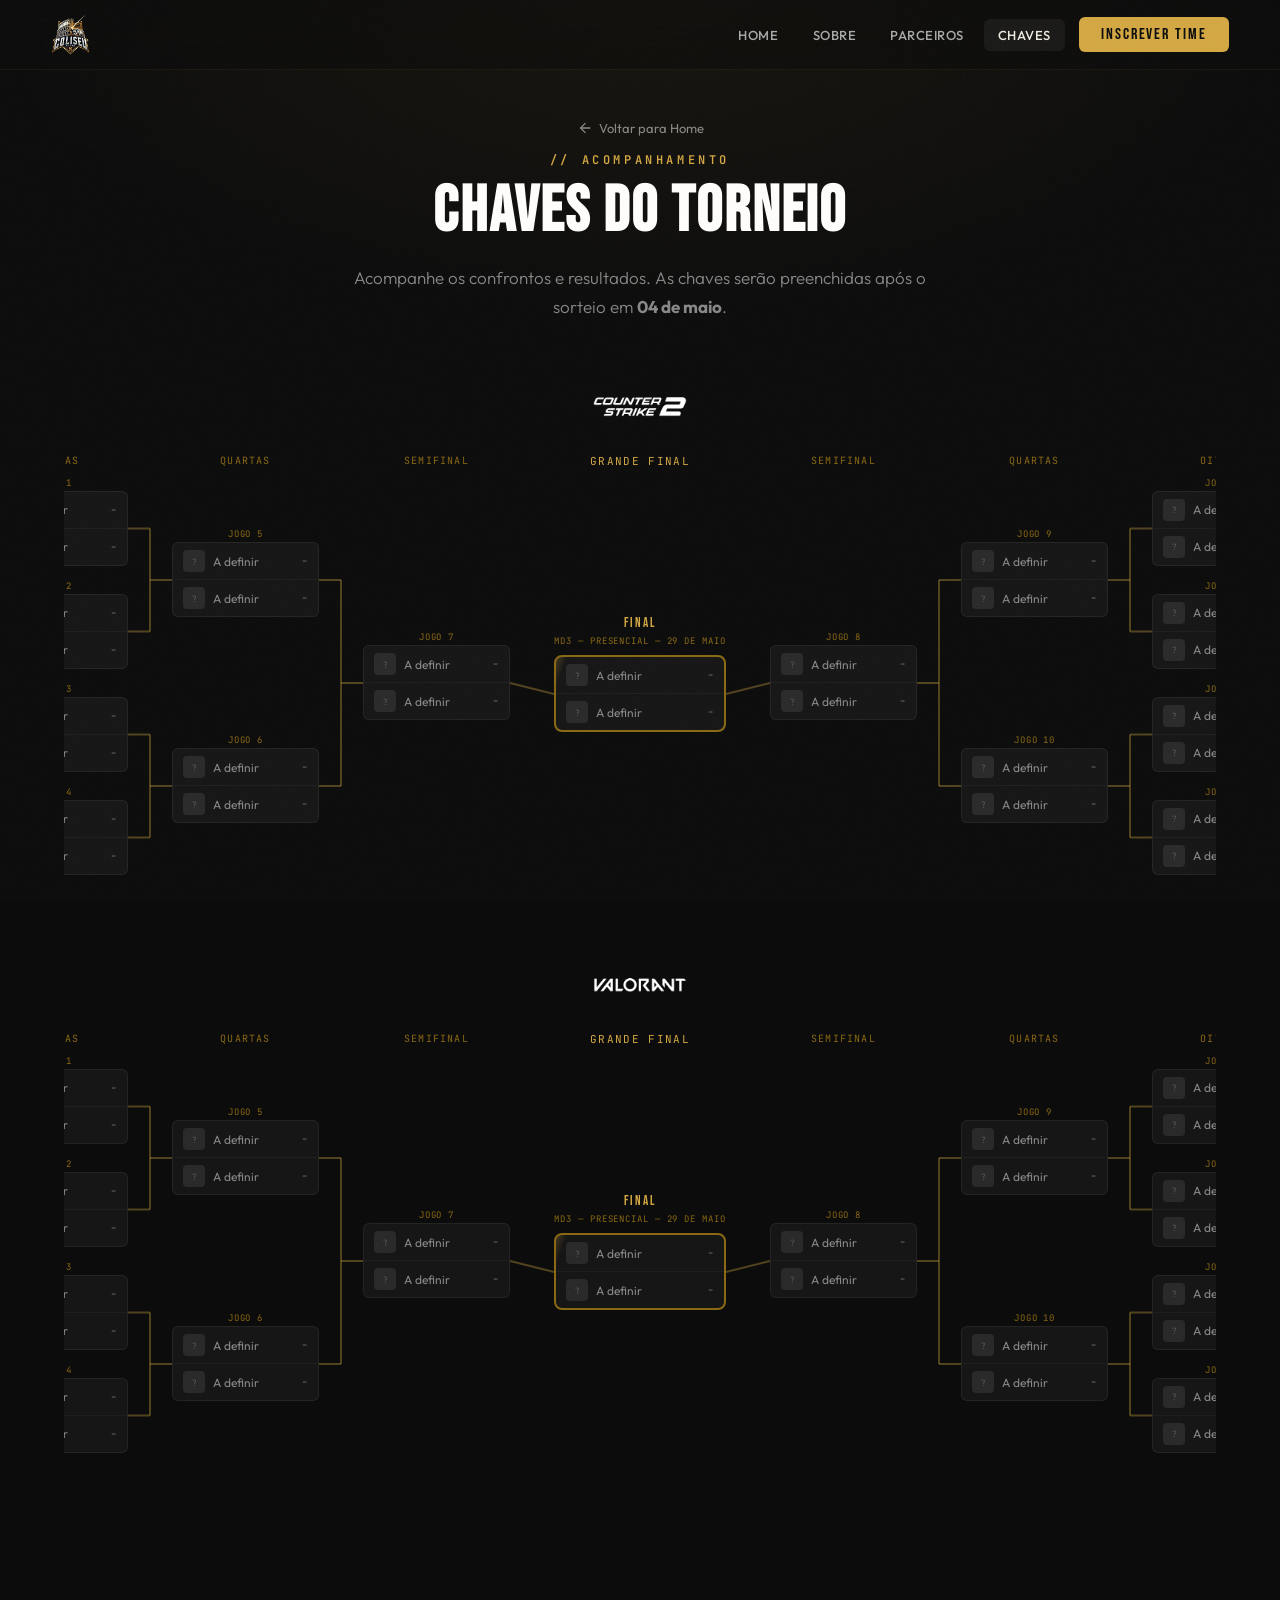
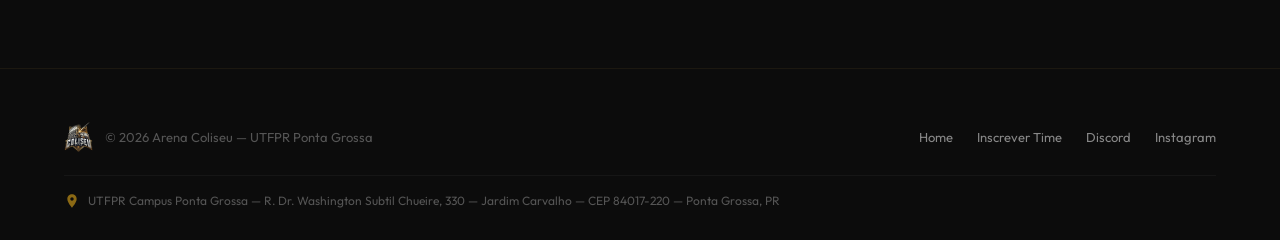
==== commit 8efbf408: "Add files via upload" ====
--- a/chaves.html
+++ b/chaves.html
@@ -7,12 +7,12 @@
 <link rel="stylesheet" href="styles.css">
 <style>
 .bracket-game { margin-bottom: 70px; position: relative; }
-.bracket-game__header { display: flex; align-items: center; gap: 14px; margin-bottom: 24px; }
+.bracket-game__header { display: flex; align-items: center; gap: 14px; margin-bottom: 24px; justify-content: center; }
 .bracket-game__header img { height: 28px; }
 
-.bwrap { overflow-x: auto; padding: 10px 0 20px; position: relative; }
-
-.btable { border-collapse: collapse; }
+.bwrap { overflow-x: auto; padding: 10px 0 20px; position: relative; display: flex; justify-content: center; }
+
+.btable { border-collapse: collapse; margin: 0 auto; }
 .btable td { padding: 0; vertical-align: middle; }
 
 .bhead {
@@ -103,14 +103,14 @@
   <button class="hamburger" id="hamburger" aria-label="Menu"><span></span><span></span><span></span></button>
 </header>
 
-<section class="page-hero">
-  <a href="index.html" class="page-hero__back">
+<section class="page-hero" style="text-align:center;">
+  <a href="index.html" class="page-hero__back" style="justify-content:center;">
     <svg viewBox="0 0 24 24"><path d="M20 11H7.83l5.59-5.59L12 4l-8 8 8 8 1.41-1.41L7.83 13H20v-2z"/></svg>
     Voltar para Home
   </a>
   <div class="section__label">// Acompanhamento</div>
   <h1 class="section__title">Chaves do Torneio</h1>
-  <p class="section__desc">Acompanhe os confrontos e resultados. As chaves serão preenchidas após o sorteio em <strong>04 de maio</strong>.</p>
+  <p class="section__desc" style="margin:0 auto;">Acompanhe os confrontos e resultados. As chaves serão preenchidas após o sorteio em <strong>04 de maio</strong>.</p>
 </section>
 
 <section class="section" style="padding-top:20px;">
@@ -127,7 +127,7 @@
 <footer class="footer">
   <div class="footer__top">
     <div class="footer__brand"><img src="assets/img/logo.png" alt="Arena Coliseu" class="footer__logo"><span class="footer__copy">&copy; 2026 Arena Coliseu — UTFPR Ponta Grossa</span></div>
-    <div class="footer__links"><a href="index.html" class="footer__link">Home</a><a href="inscricao-time.html" class="footer__link">Inscrever Time</a><a href="https://discord.gg/xNKTTEwS" target="_blank" class="footer__link">Discord</a><a href="https://www.instagram.com/arn_coliseu/" target="_blank" class="footer__link">Instagram</a></div>
+    <div class="footer__links"><a href="index.html" class="footer__link">Home</a><a href="inscricao-time.html" class="footer__link">Inscrever Time</a><a href="https://discord.gg/GpRnUt4UHT" target="_blank" class="footer__link">Discord</a><a href="https://www.instagram.com/arn_coliseu/" target="_blank" class="footer__link">Instagram</a></div>
   </div>
   <div class="footer__location">
     <svg viewBox="0 0 24 24"><path d="M12 2C8.13 2 5 5.13 5 9c0 5.25 7 13 7 13s7-7.75 7-13c0-3.87-3.13-7-7-7zm0 9.5c-1.38 0-2.5-1.12-2.5-2.5s1.12-2.5 2.5-2.5 2.5 1.12 2.5 2.5-1.12 2.5-2.5 2.5z"/></svg>
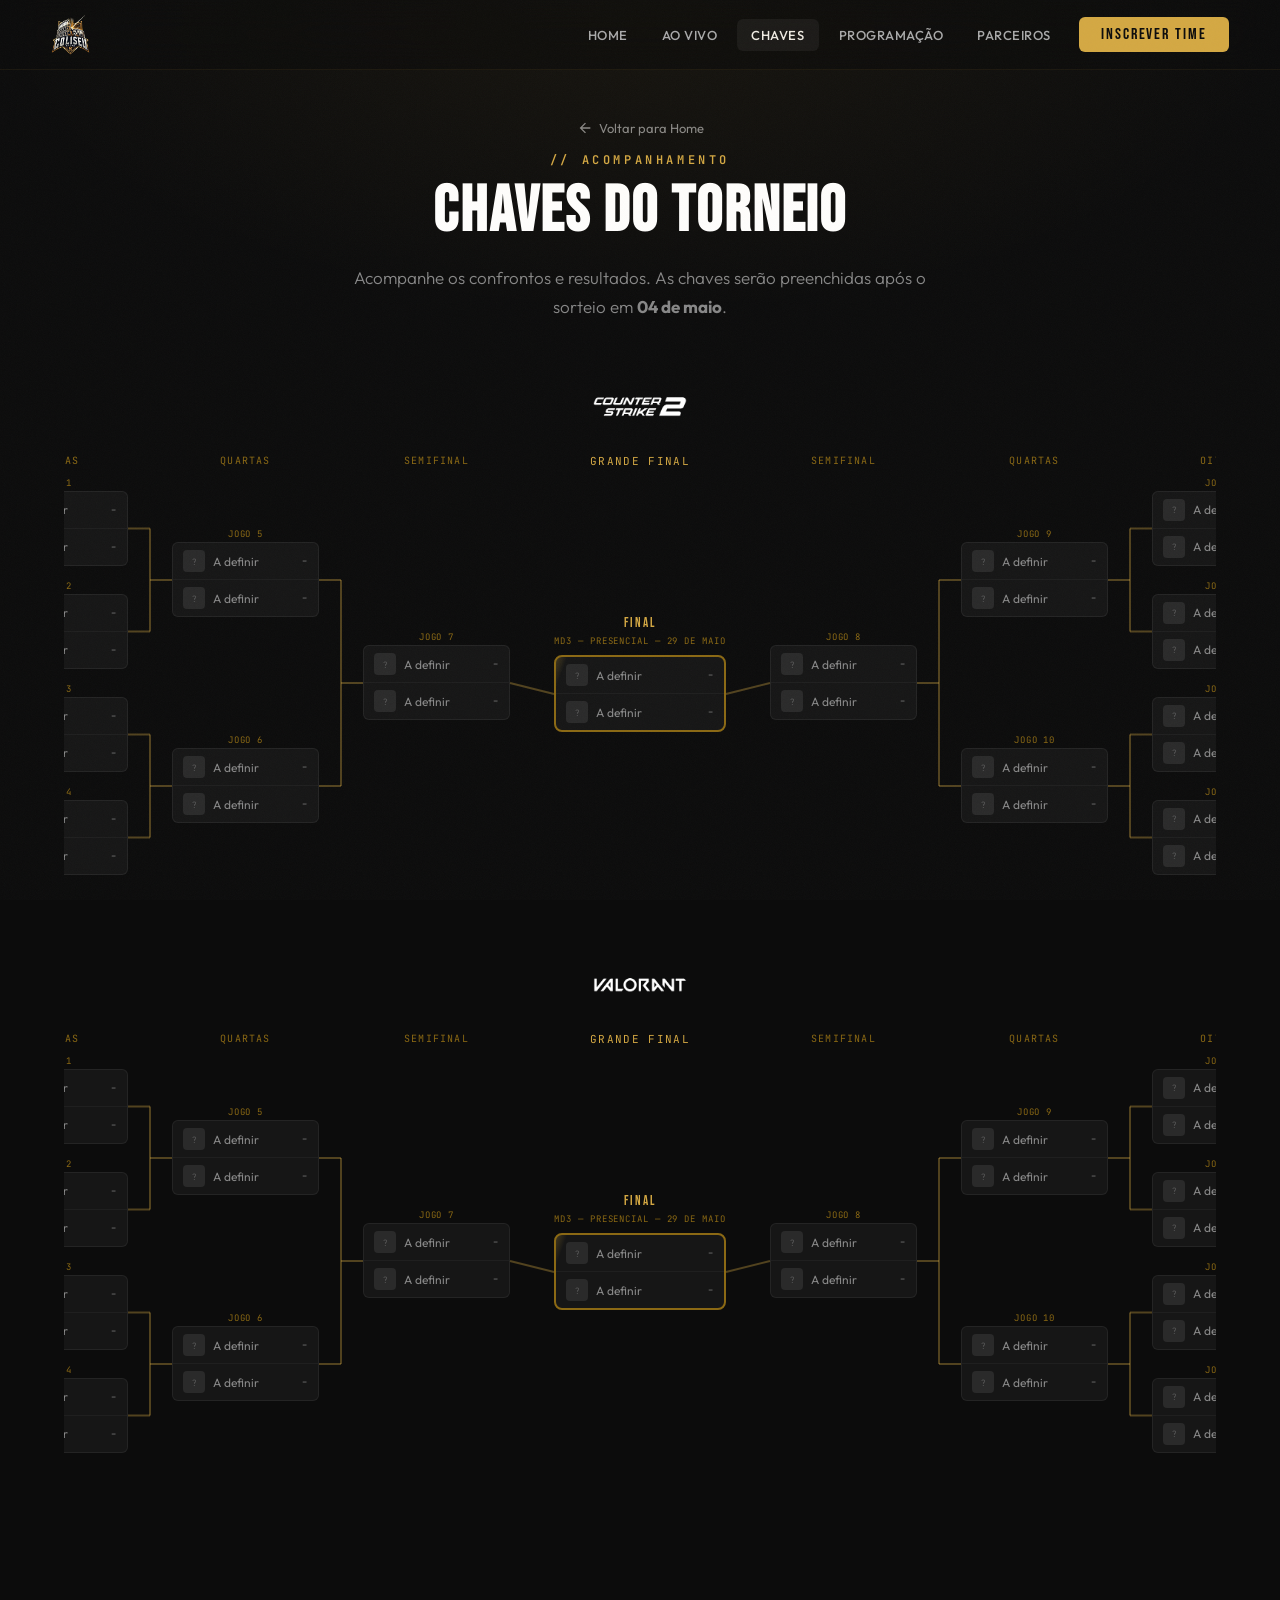
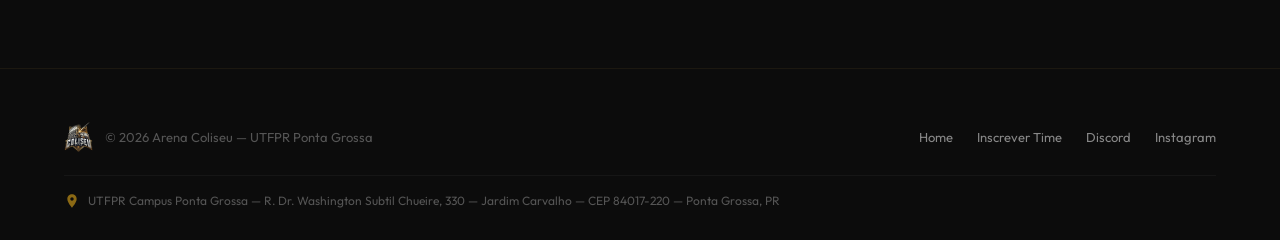
==== commit ed1a25be: "Add files via upload" ====
--- a/chaves.html
+++ b/chaves.html
@@ -95,9 +95,10 @@
   <a href="index.html"><img src="assets/img/logo.png" alt="Arena Coliseu" class="header__logo"></a>
   <nav class="nav" id="nav">
     <a href="index.html" class="nav__link" onclick="closeNav()">Home</a>
-    <a href="index.html#sobre" class="nav__link" onclick="closeNav()">Sobre</a>
+    <a href="transmissao.html" class="nav__link" onclick="closeNav()">Ao Vivo</a>
+    <a href="chaves.html" class="nav__link active" onclick="closeNav()">Chaves</a>
+    <a href="programacao.html" class="nav__link" onclick="closeNav()">Programação</a>
     <a href="index.html#patrocinadores" class="nav__link" onclick="closeNav()">Parceiros</a>
-    <a href="chaves.html" class="nav__link active" onclick="closeNav()">Chaves</a>
     <a href="inscricao-time.html" class="nav__cta" onclick="closeNav()">Inscrever Time</a>
   </nav>
   <button class="hamburger" id="hamburger" aria-label="Menu"><span></span><span></span><span></span></button>
--- a/styles.css
+++ b/styles.css
@@ -225,8 +225,28 @@
 .sponsors-track { display: flex; gap: 50px; align-items: center; animation: scrollCarousel 25s linear infinite; width: max-content; }
 .sponsors-track:hover { animation-play-state: paused; }
 @keyframes scrollCarousel { 0% { transform: translateX(0); } 100% { transform: translateX(-50%); } }
-.sponsor-logo-img { height: 60px; opacity: 0.55; filter: grayscale(0.3) brightness(1.5); transition: opacity 0.3s, filter 0.3s, transform 0.3s; flex-shrink: 0; }
+.sponsor-logo-img { width: 170px; height: 90px; object-fit: contain; opacity: 0.55; filter: grayscale(0.3) brightness(1.5); transition: opacity 0.3s, filter 0.3s, transform 0.3s; flex-shrink: 0; }
 .sponsor-logo-img:hover { opacity: 1; filter: grayscale(0) brightness(1); transform: scale(1.08); }
+.sponsor-logo-img[src*="hotel-pax"],
+.sponsor-logo-img[src*="logo-goblin"],
+.sponsor-logo-img[src*="logo-leadzy"],
+.sponsor-logo-img[src*="logo-proem"],
+.sponsor-logo-img[src*="logo-publiflow"],
+.sponsor-logo-img[src*="logo-inovaweek"] { transform: scale(1.35); }
+.sponsor-logo-img[src*="hotel-pax"]:hover,
+.sponsor-logo-img[src*="logo-goblin"]:hover,
+.sponsor-logo-img[src*="logo-leadzy"]:hover,
+.sponsor-logo-img[src*="logo-proem"]:hover,
+.sponsor-logo-img[src*="logo-publiflow"]:hover,
+.sponsor-logo-img[src*="logo-inovaweek"]:hover { transform: scale(1.45); }
+.sponsor-logo-img[src*="unimed"],
+.sponsor-logo-img[src*="Sicredi"],
+.sponsor-logo-img[src*="pg.png"],
+.sponsor-logo-img[src*="comtur"] { transform: scale(0.85); }
+.sponsor-logo-img[src*="unimed"]:hover,
+.sponsor-logo-img[src*="Sicredi"]:hover,
+.sponsor-logo-img[src*="pg.png"]:hover,
+.sponsor-logo-img[src*="comtur"]:hover { transform: scale(0.95); }
 
 /* ---- FOOTER ---- */
 .footer {
